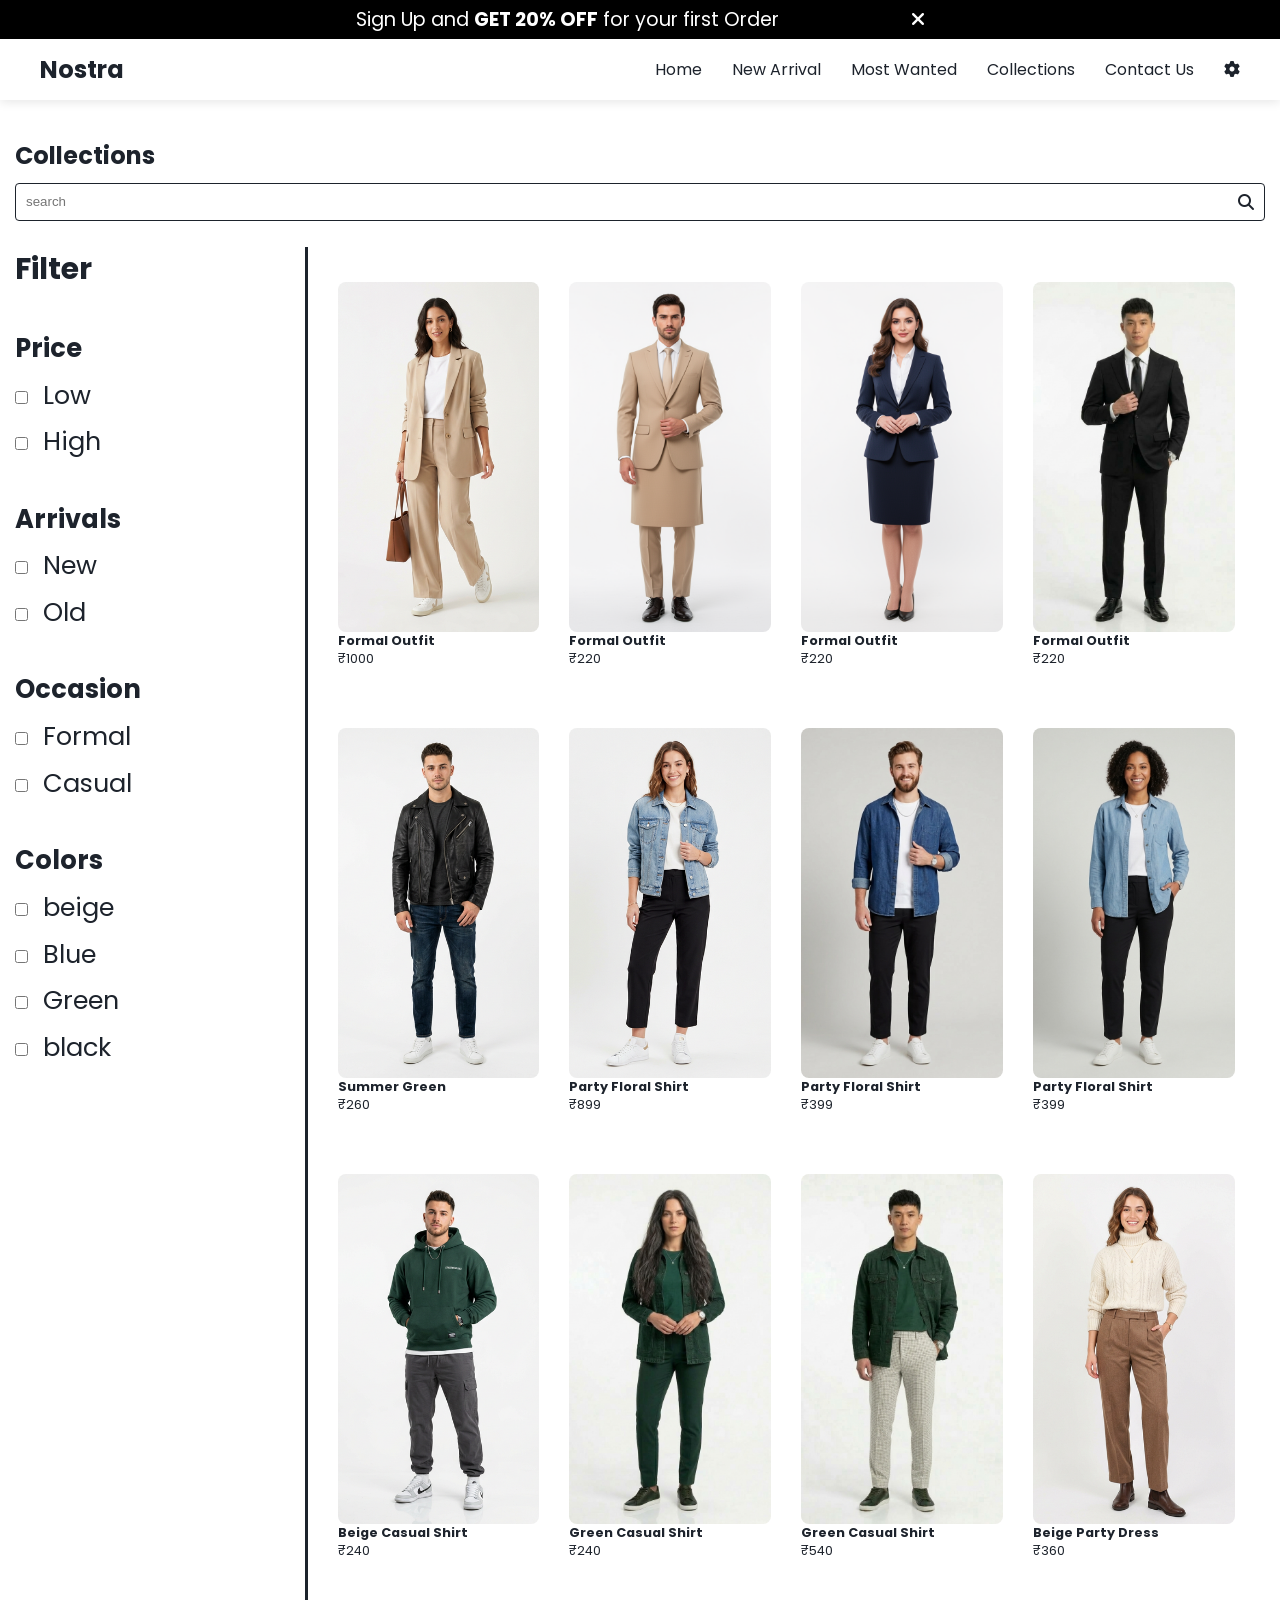
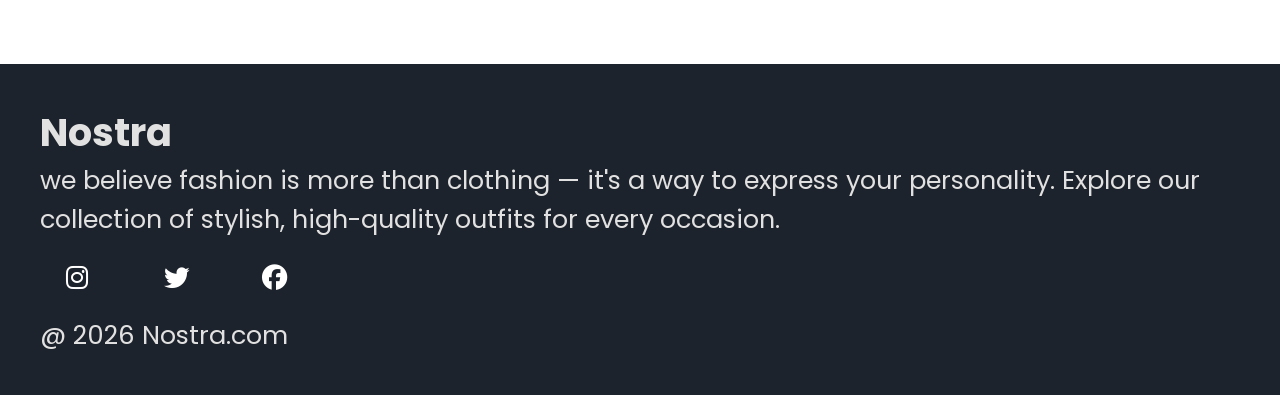
==== collections.html @ 72310795 "first commit" ====
<!DOCTYPE html>
<html lang="en">

<head>
    <meta charset="UTF-8">
    <meta name="viewport" content="width=device-width, initial-scale=1.0">
    <title>Collections - Nostra</title>
    <!--Link CSS File-->
    <link rel="stylesheet" href="style.css">
    <!--Link Google Fonts-->
    <link rel="preconnect" href="https://fonts.googleapis.com">
    <link rel="preconnect" href="https://fonts.gstatic.com" crossorigin>
    <link href="https://fonts.googleapis.com/css2?family=Poppins:wght@400;500;700&display=swap" rel="stylesheet">
    <!--Link Font Awesome-->
    <link rel="stylesheet" href="https://cdnjs.cloudflare.com/ajax/libs/font-awesome/6.4.2/css/all.min.css">
</head>

<body>

    <!--Offer Bar-->
    <div class="offer-bar">
        <p>Sign Up and <b>GET 20% OFF</b> for your first Order
            <i id="offer-close" style="margin-left: 10%; cursor: pointer;" class="fa-solid fa-xmark"></i>
        </p>
    </div>

    <!--Navigation Bar-->
    <nav class="navbar">
        <h1>Nostra</h1>
        <div class="navbar-menu-toggle">
            <i id="side-navbar-activate" class="fa-solid fa-bars"></i>
        </div>
        <div class="navbar-links">
            <p class="navbar-link"><a href="./index.html">Home</a></p>
            <p class="navbar-link"><a href="./index.html#new-arrival">New Arrival</a></p>
            <p class="navbar-link"><a href="./index.html#most-wanted">Most Wanted</a></p>
            <p class="navbar-link"><a href="./collections.html">Collections</a></p>
            <p class="navbar-link"><a href="./contactus.html">Contact Us</a></p>
            <p class="navbar-link"><a href="./settings.html" title="Settings"><i class="fa-solid fa-gear"></i></a></p>
        </div>
    </nav>

    <!--Side Navbar-->
    <div class="side-navbar">
        <p style="text-align: right;">
            <i id="side-navbar-close" class="fa-solid fa-xmark"></i>
        </p>
        <div class="side-navbar-links">
            <p class="side-navbar-link"><a href="./index.html">Home</a></p>
            <p class="side-navbar-link"><a href="./index.html#new-arrival">New Arrival</a></p>
            <p class="side-navbar-link"><a href="./index.html#most-wanted">Most Wanted</a></p>
            <p class="side-navbar-link"><a href="./collections.html">Collections</a></p>
            <p class="side-navbar-link"><a href="./contactus.html">Contact Us</a></p>
            <p class="side-navbar-link"><a href="./settings.html">Settings</a></p>
        </div>
    </div>

    <div class="container">
        <h2 style="margin-top: 3vw;">Collections</h2>

        <!-- Search -->
        <div class="search-container"
            style="margin-top: 10px; border: 1px solid #1D232C; border-radius: 4px; padding: 10px; display: flex; align-items: center;">
            <input id="search-input" class="search" type="text" placeholder="search"
                style="border: none; width: 100%; outline: none;">
            <i class="fa-solid fa-magnifying-glass" style="color: #1D232C;"></i>
        </div>

        <div class="divide-section" style="margin-top: 2vw;">
            <div class="filter-section">
                <h3>Filter</h3>
                <div class="filter-section-price">
                    <h4>Price</h4>
                    <label><input type="checkbox" name="price" value="low"> Low</label>
                    <label><input type="checkbox" name="price" value="high"> High</label>
                </div>
                <div class="filter-section-arrivals">
                    <h4>Arrivals</h4>
                    <label><input type="checkbox" name="arrivals" value="new"> New</label>
                    <label><input type="checkbox" name="arrivals" value="old"> Old</label>
                </div>
                <div class="filter-section-occasion">
                    <h4>Occasion</h4>
                    <label><input type="checkbox" name="occasion" value="formal"> Formal</label>
                    <label><input type="checkbox" name="occasion" value="casual"> Casual</label>
                </div>
                <div class="filter-section-colors">
                    <h4>Colors</h4>
                    <label><input type="checkbox" name="color" value="red"> beige</label>
                    <label><input type="checkbox" name="color" value="blue"> Blue</label>
                    <label><input type="checkbox" name="color" value="white"> Green</label>
                    <label><input type="checkbox" name="color" value="green"> black</label>
                </div>
                <hr class="vertical-line">
            </div>
            <div class="product-section">
                <div class="products">
                    <div class="product-card" data-arrivals="new" data-occasion="formal" data-color="red"
                        data-price-category="low" data-price="1000">
                        <img src="img/products/f1.png" alt="Floral Summer Shirt">
                        <h4>Formal Outfit</h4>
                        <p>₹1000</p>
                    </div>
                    <div class="product-card" data-arrivals="old" data-occasion="formal" data-color="red"
                        data-price-category="low" data-price="220">
                        <img src="img/products/f2.png" alt="Floral Summer Shirt">
                        <h4>Formal Outfit</h4>
                        <p>₹220</p>
                    </div>
                    <div class="product-card" data-arrivals="old" data-occasion="formal" data-color="green"
                        data-price-category="low" data-price="220">
                        <img src="img/products/n4.png" alt="Floral Summer Shirt">
                        <h4>Formal Outfit</h4>
                        <p>₹220</p>
                    </div>
                    <div class="product-card" data-arrivals="old" data-occasion="formal" data-color="green"
                        data-price-category="low" data-price="220">
                        <img src="img/products/n3.png" alt="Floral Summer Shirt">
                        <h4>Formal Outfit</h4>
                        <p>₹220</p>
                    </div>

                    <div class="product-card" data-arrivals="new" data-occasion="casual" data-color="green"
                        data-price-category="low" data-price="260">
                        <img src="img/products/n7.png" alt="Summer Green">
                        <h4>Summer Green</h4>
                        <p>₹260</p>
                    </div>
                    <div class="product-card" data-arrivals="new" data-occasion="casual" data-color="blue"
                        data-price-category="high" data-price="899">
                        <img src="img/products/n1.png" alt="Party Floral Shirt">
                        <h4>Party Floral Shirt</h4>
                        <p>₹899</p>
                    </div>
                    <div class="product-card" data-arrivals="new" data-occasion="casual" data-color="blue"
                        data-price-category="high" data-price="399">
                        <img src="img/products/n9.png" alt="Party Floral Shirt">
                        <h4>Party Floral Shirt</h4>
                        <p>₹399</p>
                    </div>
                    <div class="product-card" data-arrivals="old" data-occasion="casual" data-color="blue"
                        data-price-category="high" data-price="499">
                        <img src="img/products/n10.png" alt="Party Floral Shirt">
                        <h4>Party Floral Shirt</h4>
                        <p>₹399</p>
                    </div>
                    <div class="product-card" data-arrivals="new" data-occasion="casual" data-color="white"
                        data-price-category="low" data-price="240">
                        <img src="img/products/f7.png" alt="White Casual Shirt">
                        <h4>Beige Casual Shirt</h4>
                        <p>₹240</p>
                    </div>
                    <div class="product-card" data-arrivals="old" data-occasion="casual" data-color="white"
                        data-price-category="low" data-price="240">
                        <img src="img/products/f8.png" alt="White Casual Shirt">
                        <h4>Green Casual Shirt</h4>
                        <p>₹240</p>
                    </div>
                    <div class="product-card" data-arrivals="old" data-occasion="casual" data-color="white"
                        data-price-category="low" data-price="540">
                        <img src="img/products/f9.png" alt="White Casual Shirt">
                        <h4>Green Casual Shirt</h4>
                        <p>₹540</p>
                    </div>

                    <div class="product-card" data-arrivals="new" data-occasion="casual" data-color="red"
                        data-price-category="high" data-price="360">
                        <img src="img/products/n8.png" alt="Red Party Dress">
                        <h4>Beige Party Dress</h4>
                        <p>₹360</p>
                    </div>
                </div>
            </div>
        </div>
    </div>

    <!-- Footer -->
    <div class="footer">
        <div class="footer-container">
            <div class="footer-box-1">
                <h2 class="headingText">Nostra</h2>
                <p>we believe fashion is more than clothing — it's a way to express your personality. Explore our
                    collection of stylish, high-quality outfits for every occasion.</p>
                <div class="footer-icon-container">
                    <i class="icon fa-brands fa-instagram" style="color: #ffffff;"></i>
                    <i class="icon fa-brands fa-twitter" style="color: #ffffff;"></i>
                    <i class="icon fa-brands fa-facebook" style="color: #ffffff;"></i>
                </div>
            </div>
        </div>
        <p class="subtitle">@ 2026 Nostra.com</p>
    </div>

    <script src="script.js"></script>
</body>

</html>
---- style.css ----
:root {
    --bg-color: #ffffff;
    --text-color: #1D232C;
    --navbar-bg: #ffffff;
    --footer-bg: #1D232C;
    --footer-text: #E2E1E1;
    --offer-bg: #000000;
    --offer-text: #ffffff;
    --card-bg: #ffffff;
    --secondary-bg: #F2F4F7;
    --btn-bg: #1D232C;
    --btn-text: #ffffff;
    --border-color: #1D232C;
    --transition-speed: 0.3s;
}

[data-theme="dark"] {
    --bg-color: #121212;
    --text-color: #e0e0e0;
    --navbar-bg: #1e1e1e;
    --footer-bg: #0a0a0a;
    --footer-text: #bbbbbb;
    --offer-bg: #000000;
    --offer-text: #07f36a;
    --card-bg: #1e1e1e;
    --secondary-bg: #2d2d2d;
    --btn-bg: #333333;
    --btn-text: #ffffff;
    --border-color: #444444;
}

[data-theme="light"] {
    --bg-color: #f8f9fa;
    --text-color: #111111;
    --navbar-bg: #ffffff;
    --footer-bg: #e9ecef;
    --footer-text: #333333;
    --offer-bg: #f2f2f2;
    --offer-text: #1D232C;
    --card-bg: #ffffff;
    --secondary-bg: #ffffff;
    --btn-bg: #007bff;
    --btn-text: #ffffff;
    --border-color: #dee2e6;
}

* {
    margin: 0px;
    padding: 0px;
    box-sizing: border-box;
}

html {
    scroll-behavior: smooth;
}

body {
    font-family: 'Poppins', sans-serif;
    background-color: var(--bg-color);
    color: var(--text-color);
    transition: background-color var(--transition-speed), color var(--transition-speed);
}


body::-webkit-scrollbar {
    width: 0;
}



.offer-bar {
    background-color: var(--offer-bg);
    color: var(--offer-text);
    padding: 5px;
    text-align: center;
    font-size: 1.5vw;
}

.container {
    padding-left: 15px;
    padding-right: 15px;
}

/* Main Navigation Bar*/
.navbar {
    display: flex;
    justify-content: space-between;
    color: var(--text-color);
    align-items: center;
    position: sticky;
    top: 0px;
    background-color: var(--navbar-bg);
    padding: 1vw 40px;
    z-index: 3;
    box-shadow: 0 2px 10px rgba(0,0,0,0.1);
}

.navbar h1 {
    flex: 1;
}

.navbar-links {
    display: flex;
    gap: 30px;
    align-items: center;
    flex: 1;
    justify-content: flex-end;
}

.navbar-links a {
    text-decoration: none;
    color: var(--text-color);
}

.navbar-links a:hover {
    text-decoration: underline;
    color: #1D232C;
}

.navbar-search {
    border: solid var(--border-color) 1px;
    border-radius: 10px;
    padding: 10px;
    display: flex;
    align-items: center;
    width: 95%;
}

.navbar-search input {
    border: none;
    width: 100%;
    background-color: transparent;

}

input:focus {
    outline: none;
}

.navbar-menu-toggle {
    display: none;
    flex: 1;
    text-align: right;
    font-size: 24px;
    cursor: pointer;
}

/*0 to 800px */

@media screen and (max-width:900px) {
    .navbar {
        padding: 2vw 20px;
    }

    .navbar-menu-toggle {
        display: block;
    }

    .navbar-links {
        display: none;
    }
}

/* Side Navbar */
.side-navbar {
    position: fixed;
    top: 0;
    left: 0;
    width: 50%;
    height: 100%;
    background-color: var(--footer-bg);
    color: var(--footer-text);
    margin-left: -60%;
    transition-duration: 1s;
    z-index: 10;
    padding: 20px;

}

.side-navbar-link {
    margin-bottom: 30px;
}

.side-navbar-links a {
    text-decoration: none;
    color: #E2E1E1;
}

.side-navbar-links a:hover {
    text-decoration: underline;
    color: #E2E1E1;
}

.side-navbar-search {
    border: solid #E2E1E1 1px;
    border-radius: 10px;
    padding: 10px;
    display: inline-block;
}

.side-navbar-search input {
    border: none;
    background: transparent;
}

/*Slider*/

.slider {
    overflow: hidden;
    display: flex;
    width: 100%;
    position: relative;

    border-radius: 5px;

}

.slider-image-container {
    display: flex;
    transition: 2s;
}

.slider-image {
    width: 100vw;
}

.slider-left-button {
    position: absolute;
    top: 35%;
    left: 5%;
    z-index: 1;
}

.slider-left-button i {
    font-size: 10vw;

}

.slider-right-button {
    position: absolute;
    top: 35%;
    right: 5%;
}

.slider-right-button i {
    font-size: 10vw;
}

.slider-content {
    position: absolute;
    color: white;
    text-align: center;
    width: 100%;
    top: 20%;
}

.slider-content h1 {
    font-size: 5vw;
}

.slider-content button {
    padding-left: 20px;
    padding-right: 20px;
    padding-top: 10px;
    padding-bottom: 10px;
    margin-top: 10px;
    color: #1D232C;
}

/* Brands*/
.brands {
    display: flex;
    margin-top: 2vw;
    justify-content: space-between;
    align-items: center;
    flex-wrap: wrap;
    gap: 20px;
}

.brands-item {
    display: flex;
    align-items: center;
    flex-direction: column;
    text-align: center;
    font-size: 1.2vw;
    transition: transform 0.3s ease, filter 0.3s ease;
    cursor: pointer;
    filter: grayscale(1);
    opacity: 0.7;
}

.brands-item:hover {
    transform: translateY(-5px) scale(1.1);
    filter: grayscale(0);
    opacity: 1;
}

.brands-icon {
    width: 5vw;
    height: 5vw;
    object-fit: contain;
    margin-bottom: 10px;
}

@media (max-width: 768px) {
    .brands-item {
        font-size: 14px;
        flex-basis: 30%;
    }

    .brands-icon {
        width: 12vw;
        height: 12vw;
    }
}

.servives-container-1 {
    margin-top: 5vw;
    margin-bottom: 2vw;
    display: flex;
    justify-content: space-between;
    align-items: center;
    font-size: 1.5vw;
}

.servives-container-2 {

    display: flex;
    justify-content: space-between;
    align-items: center;

    gap: 10px;
    font-size: 1vw;

}

.servives-container-2 div {
    border-radius: 5px;
    background-color: var(--secondary-bg);
    padding: 10px;
}

.new-arrival {
    display: flex;
    justify-content: space-between;
    margin-top: 2vw;


}

.new-arrival-container {
    position: relative;


}

.new-arrival-container img {
    border-radius: 8px;
    width: 100% !important;
    height: 350px !important;
    object-fit: cover;
    display: block;
}


.overlay {
    border-radius: 2%;
    position: absolute;
    width: 100%;
    height: 100%;
    background-color: black;
    z-index: 2;
    top: 0;
    opacity: 0.6;
}



.new-arrival button {
    padding-left: 10%;
    padding-right: 10%;
    padding-top: 5%;
    padding-bottom: 5%;
    margin-top: 10px;
    font-size: 1.2vw;
    color: #1D232C;
    border-radius: 10px;
    position: absolute;
    border: none;
    top: 50%;
    left: 18%;
    z-index: 2;


}

.most-wanted {
    display: flex;
    justify-content: space-between;
    margin-top: 2vw;
    overflow-x: auto;
    gap: 20px;
    cursor: grab;
    -ms-overflow-style: none;
    /* IE and Edge */
    scrollbar-width: none;
    /* Firefox */
}

.most-wanted::-webkit-scrollbar {
    display: none;
    width: 0;
    height: 0;
    background: transparent;
}

.most-wanted:active {
    cursor: grabbing;
}

.most-wanted-container {
    position: relative;
    flex-shrink: 0;
}

.most-wanted-container img:not(.like-button) {
    border-radius: 8px;
    width: 100% !important;
    height: 350px !important;
    object-fit: cover;
    display: block;
}

.sale-overlay {
    position: absolute;
    top: 3px;
    left: 3px;
    font-size: 2vw;
    background-color: red;
    color: white;
    padding-left: 10px;
    padding-right: 10px;
    border-radius: 10%;
}

.like-button {
    position: absolute;
    width: 15%;
    bottom: 12%;
    right: 5%;
}

.limited-offer {
    display: flex;
    justify-content: space-between;
    align-items: center;
    background-color: var(--footer-bg);
    color: var(--footer-text);
    padding: 40px;
    font-size: 2vw;
    gap: 40px;
    border-radius: 12px;
}

.limited-offer img {
    width: 100%;
    height: auto;
    display: block;
}

.limited-offer-img {
    flex: 1;
    max-width: 50%;
}

.limited-offer-text {
    flex: 1;
    padding: 0;
    text-align: left;
}

.limited-offer button {
    padding: 12px 24px;
    margin-top: 10px;
    font-size: 1.2vw;
    color: #1D232C;
    background-color: #FFFFFF;
    border-radius: 8px;
    border: none;
    font-weight: 500;
}

@media (max-width: 768px) {
    .limited-offer {
        flex-direction: column;
        text-align: center;
    }

    .limited-offer-img {
        flex: 0 0 100%;
        max-width: 100%;
    }
}


/* Scroll Animate */

.initial-scroll-animate {

    transition: 3s;
}

.reveal-scroll-animate {
    opacity: 0;
}

.news {
    font-size: 2vw;
    margin-top: 5vw;
    display: flex;
    flex-direction: column;
    align-items: center;
}

.news input {
    padding: 11px;
    width: 80vw;
    margin-bottom: 10px;
    border: solid var(--border-color) 3px;
    background-color: var(--bg-color);
    color: var(--text-color);
}

.news input:focus {
    outline: none;

}

.news button {

    margin-top: 10px;
    font-size: 1.8vw;
    color: #E2E1E1;
    background-color: #1D232C;
    border-radius: 10px;
    border: none;
    padding: 10px
}


.icon {
    width: 40px;
    margin: 2vw;

}

.footer {
    font-size: 2vw;
    margin-top: 5vw;
    padding: 40px;
    background-color: var(--footer-bg);
    color: var(--footer-text);
    box-sizing: border-box;
}

.footer-container {

    display: flex;
    align-items: center;
    flex-wrap: wrap;
}

.footer-box-1 {
    display: flex;
    flex-direction: column;

}

.footer-box-2 {
    display: flex;
}

/* Collections */

.divide-section {
    display: flex;
}

.filter-section {
    flex-basis: 25%;
    position: relative;
    font-size: 2vw;
}

.product-section {
    flex-basis: 75%;
    position: relative;
}

.vertical-line {
    border: none;
    border-left: 3px solid var(--border-color);
    height: 100%;
    margin: 0 20px;
    position: absolute;
    top: 0px;
    right: 0px
}

.filter-section-price,
.filter-section-arrivals,
.filter-section-occasion,
.filter-section-colors {
    margin-top: 3vw;
    margin-bottom: 10px;

}

.filter-section label {
    display: block;
    margin: 0.6vw 0;
}

.filter-section input[type="checkbox"] {
    margin-right: 0.6vw;
}

.product-section {
    padding: 10px;
}

.products {
    margin-top: 2vw;
    display: flex;
    flex-wrap: wrap;
    justify-content: flex-start;
    gap: 30px;
    font-size: 1vw;
}

.product-card {
    width: 22%;
    margin-bottom: 30px;
}

.product-card img {
    border-radius: 8px;
    width: 100% !important;
    height: 350px !important;
    object-fit: cover;
    display: block;
    background-color: var(--secondary-bg);
}

.new-arrival-container, .most-wanted-container {
    width: 22%;
    flex-shrink: 0;
}

.new-arrival {
    display: flex;
    justify-content: space-between;
    flex-wrap: wrap; /* Allow wrapping if needed */
    gap: 20px;
    margin-top: 2vw;
}




.contact-form {
    background-color: var(--footer-bg);
    color: var(--footer-text);
    border-radius: 8px;
    box-shadow: 0 4px 15px rgba(0, 0, 0, 0.2);
    width: 60vw;
    margin: auto;
    padding: 5vw;
    padding-right: 10vw;
    margin-top: 10px;
}

.contact-form h2 {
    margin-bottom: 1vw;

}

.contact-form label {
    display: block;
    margin-bottom: 1vw;

}

.contact-form input[type="text"],
.contact-form textarea {
    width: 100%;
    padding: 10px;
    border: 1px solid var(--border-color);
    background-color: var(--bg-color);
    color: var(--text-color);
    border-radius: 4px;
    margin-bottom: 15px;
    font-size: 16px;
    box-sizing: border-box;
}

@media (max-width: 768px) {
    .contact-form {
        width: 90vw;
        padding: 20px;
    }

    .divide-section {
        flex-direction: column;
    }

    .filter-section {
        width: 100%;
        margin-bottom: 20px;
        font-size: 16px;
    }

    .product-section {
        width: 100%;
    }

    .products {
        font-size: 14px;
        justify-content: flex-start;
        gap: 15px;
    }

    .product-card,
    .new-arrival-container,
    .most-wanted-container {
        width: 45%;
        margin-bottom: 20px;
    }

    .product-card img,
    .new-arrival-container img,
    .most-wanted-container img:not(.like-button) {
        width: 100% !important;
        height: 250px !important;
    }
}

.contact-form textarea {
    resize: vertical;
    height: 10vh;
}

.contact-form input[type="submit"] {
    color: #ffffff;
    border: none;
    border-radius: 4px;
    padding: 10px 20px;
    cursor: pointer;
    font-size: 16px;
    background-color: #0056b3;
    transition: transform 0.2s, background-color 0.2s, box-shadow 0.2s;
}

.contact-form input[type="submit"]:hover {
    background-color: #004494;
    transform: translateY(-2px);
    box-shadow: 0 4px 10px rgba(0, 0, 0, 0.2);
}

/* Custom Success Modal */
.modal-overlay {
    position: fixed;
    top: 0;
    left: 0;
    width: 100%;
    height: 100%;
    background: rgba(0, 0, 0, 0.7);
    backdrop-filter: blur(8px);
    display: none;
    justify-content: center;
    align-items: center;
    z-index: 1000;
    opacity: 0;
    transition: opacity 0.3s ease;
}

.modal-overlay.active {
    display: flex;
    opacity: 1;
}

.modal-content {
    background: #1D232C;
    color: #FFFFFF;
    padding: 30px 50px;
    border-radius: 15px;
    text-align: center;
    box-shadow: 0 10px 30px rgba(0, 0, 0, 0.5);
    border: 1px solid rgba(255, 255, 255, 0.1);
    transform: translateY(20px);
    transition: transform 0.3s ease;
}

.modal-overlay.active .modal-content {
    transform: translateY(0);
}

.modal-content i {
    font-size: 50px;
    color: #4CAF50;
    margin-bottom: 15px;
    display: block;
}

.modal-content h3 {
    font-size: 24px;
    margin-bottom: 10px;
}

.modal-content p {
    font-size: 16px;
    opacity: 0.8;
    margin-bottom: 20px;
}

.modal-close-btn {
    background: #0056b3;
    color: white;
    border: none;
    padding: 10px 30px;
    border-radius: 5px;
    cursor: pointer;
    font-size: 16px;
    font-weight: 500;
    transition: background 0.3s;
}

.modal-close-btn:hover {
    background: #1D232C;
    border: 1px solid #0056b3;
}

/* Theme Switcher Styles */
.theme-switcher {
    display: flex;
    gap: 15px;
    align-items: center;
    flex: 1;
    justify-content: center;
}

.theme-btn {
    width: 35px;
    height: 35px;
    border-radius: 50%;
    border: 2px solid var(--border-color);
    cursor: pointer;
    transition: transform 0.2s, box-shadow 0.2s;
    display: flex;
    align-items: center;
    justify-content: center;
    font-size: 16px;
    background: var(--bg-color);
    color: var(--text-color);
}

.theme-btn:hover {
    transform: scale(1.1);
    box-shadow: 0 0 10px rgba(0,0,0,0.2);
}

.theme-btn.active {
    border-color: #0056b3;
    box-shadow: 0 0 10px rgba(0,86,179,0.4);
}

.theme-btn.normal { background: #ffffff; color: #1D232C; }
.theme-btn.dark { background: #121212; color: #ffffff; }
.theme-btn.light { background: #f8f9fa; color: #111111; }

@media (max-width: 900px) {
    .theme-switcher {
        margin-right: 15px;
    }
}
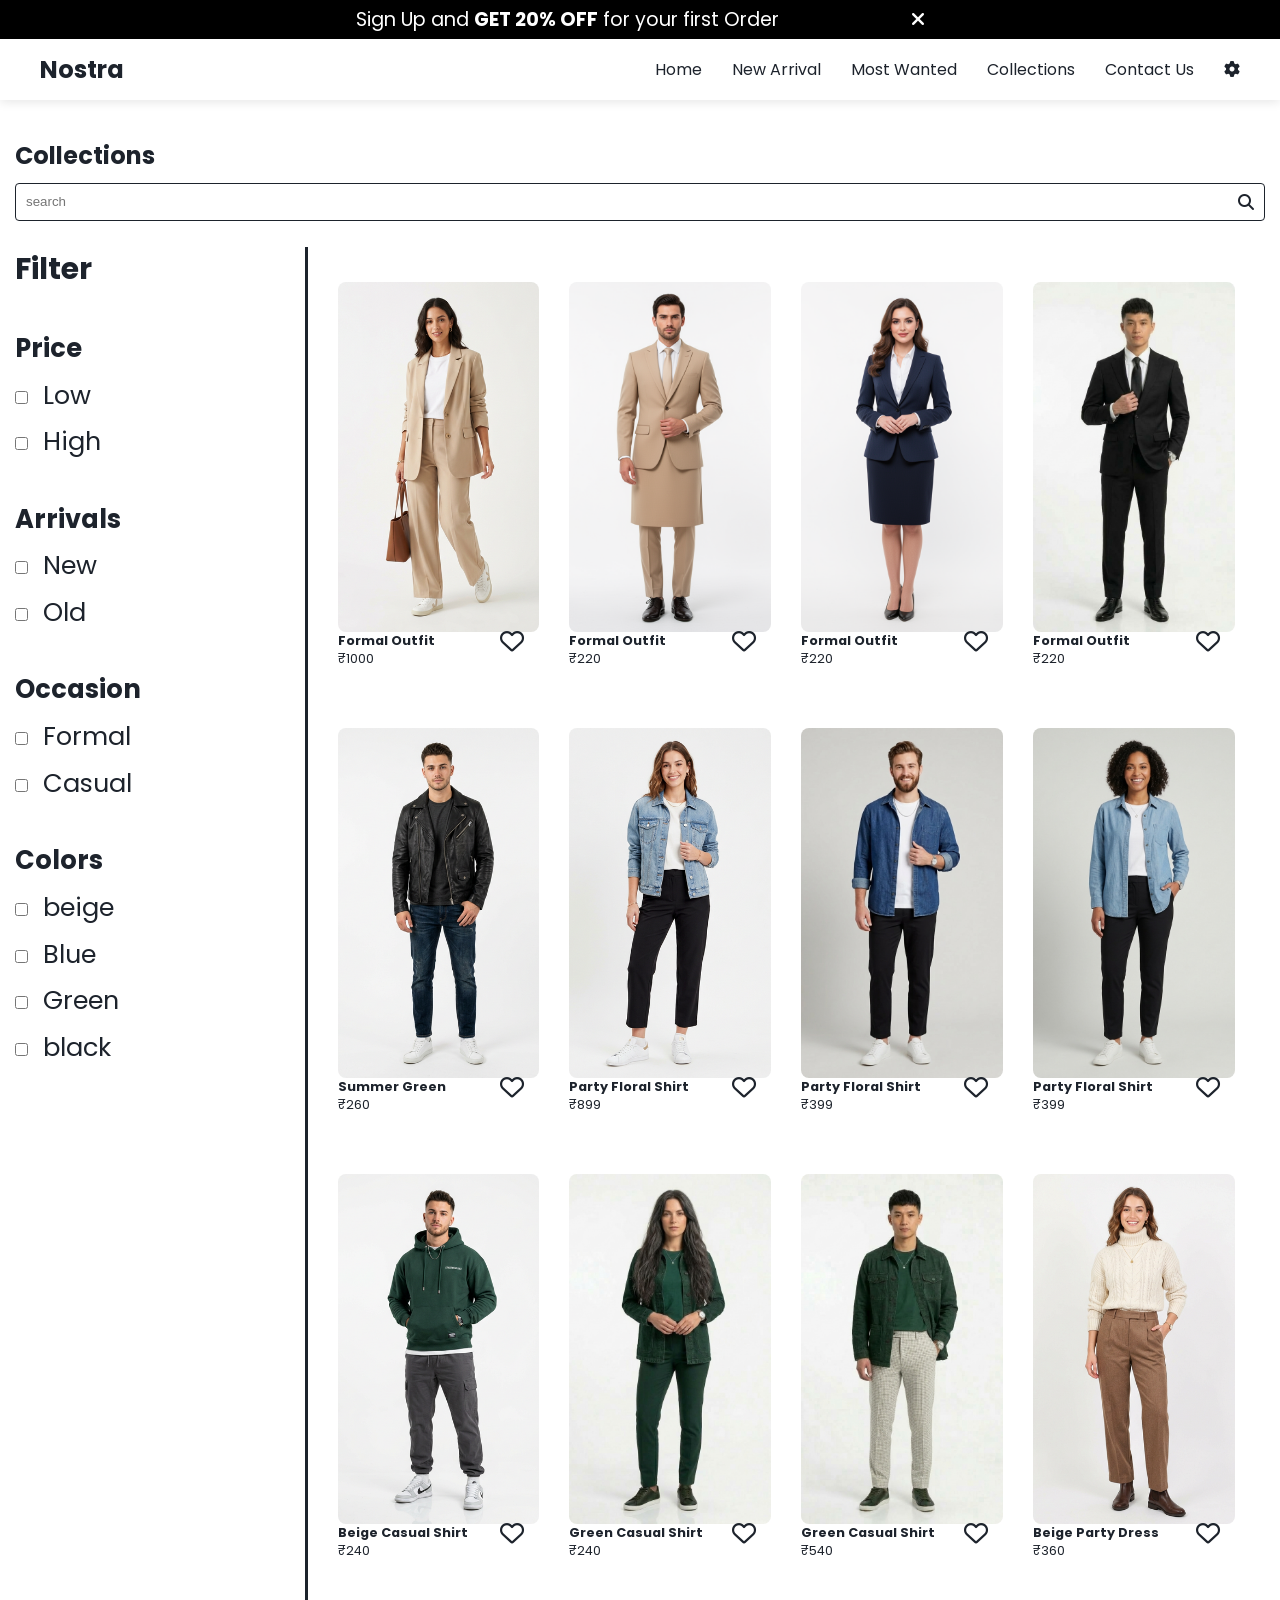
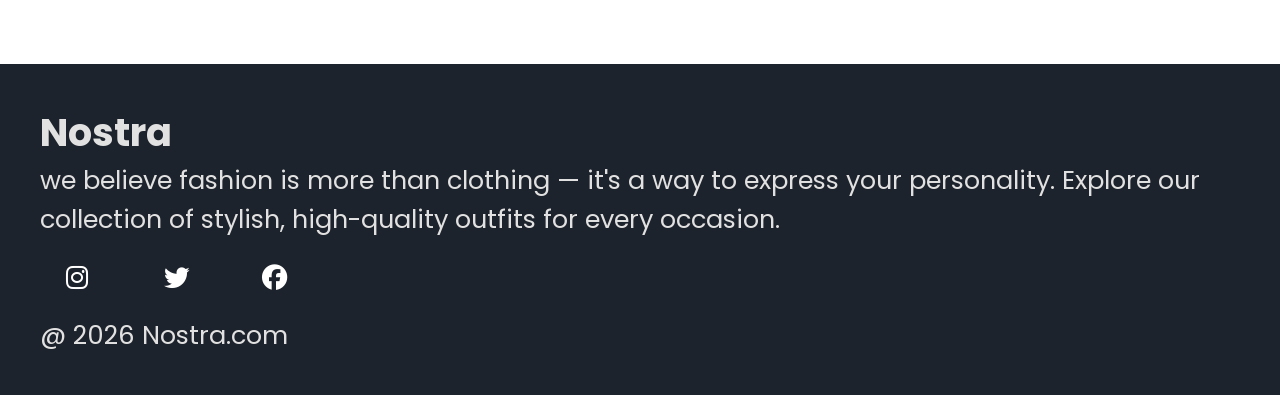
==== commit a16098ca: "Enhanced mobile responsiveness, styled Sale badge, and implemented interactive like-toggle heart ico" ====
--- a/collections.html
+++ b/collections.html
@@ -56,11 +56,11 @@
     </div>
 
     <div class="container">
-        <h2 style="margin-top: 3vw;">Collections</h2>
+        <h2>Collections</h2>
 
         <!-- Search -->
         <div class="search-container"
-            style="margin-top: 10px; border: 1px solid #1D232C; border-radius: 4px; padding: 10px; display: flex; align-items: center;">
+            style="border: 1px solid #1D232C; border-radius: 4px; padding: 10px; display: flex; align-items: center;">
             <input id="search-input" class="search" type="text" placeholder="search"
                 style="border: none; width: 100%; outline: none;">
             <i class="fa-solid fa-magnifying-glass" style="color: #1D232C;"></i>
@@ -98,24 +98,28 @@
                     <div class="product-card" data-arrivals="new" data-occasion="formal" data-color="red"
                         data-price-category="low" data-price="1000">
                         <img src="img/products/f1.png" alt="Floral Summer Shirt">
+                        <i class="fa-regular fa-heart like-button"></i>
                         <h4>Formal Outfit</h4>
                         <p>₹1000</p>
                     </div>
                     <div class="product-card" data-arrivals="old" data-occasion="formal" data-color="red"
                         data-price-category="low" data-price="220">
                         <img src="img/products/f2.png" alt="Floral Summer Shirt">
+                        <i class="fa-regular fa-heart like-button"></i>
                         <h4>Formal Outfit</h4>
                         <p>₹220</p>
                     </div>
                     <div class="product-card" data-arrivals="old" data-occasion="formal" data-color="green"
                         data-price-category="low" data-price="220">
                         <img src="img/products/n4.png" alt="Floral Summer Shirt">
+                        <i class="fa-regular fa-heart like-button"></i>
                         <h4>Formal Outfit</h4>
                         <p>₹220</p>
                     </div>
                     <div class="product-card" data-arrivals="old" data-occasion="formal" data-color="green"
                         data-price-category="low" data-price="220">
                         <img src="img/products/n3.png" alt="Floral Summer Shirt">
+                        <i class="fa-regular fa-heart like-button"></i>
                         <h4>Formal Outfit</h4>
                         <p>₹220</p>
                     </div>
@@ -123,42 +127,49 @@
                     <div class="product-card" data-arrivals="new" data-occasion="casual" data-color="green"
                         data-price-category="low" data-price="260">
                         <img src="img/products/n7.png" alt="Summer Green">
+                        <i class="fa-regular fa-heart like-button"></i>
                         <h4>Summer Green</h4>
                         <p>₹260</p>
                     </div>
                     <div class="product-card" data-arrivals="new" data-occasion="casual" data-color="blue"
                         data-price-category="high" data-price="899">
                         <img src="img/products/n1.png" alt="Party Floral Shirt">
+                        <i class="fa-regular fa-heart like-button"></i>
                         <h4>Party Floral Shirt</h4>
                         <p>₹899</p>
                     </div>
                     <div class="product-card" data-arrivals="new" data-occasion="casual" data-color="blue"
                         data-price-category="high" data-price="399">
                         <img src="img/products/n9.png" alt="Party Floral Shirt">
+                        <i class="fa-regular fa-heart like-button"></i>
                         <h4>Party Floral Shirt</h4>
                         <p>₹399</p>
                     </div>
                     <div class="product-card" data-arrivals="old" data-occasion="casual" data-color="blue"
                         data-price-category="high" data-price="499">
                         <img src="img/products/n10.png" alt="Party Floral Shirt">
+                        <i class="fa-regular fa-heart like-button"></i>
                         <h4>Party Floral Shirt</h4>
                         <p>₹399</p>
                     </div>
                     <div class="product-card" data-arrivals="new" data-occasion="casual" data-color="white"
                         data-price-category="low" data-price="240">
                         <img src="img/products/f7.png" alt="White Casual Shirt">
+                        <i class="fa-regular fa-heart like-button"></i>
                         <h4>Beige Casual Shirt</h4>
                         <p>₹240</p>
                     </div>
                     <div class="product-card" data-arrivals="old" data-occasion="casual" data-color="white"
                         data-price-category="low" data-price="240">
                         <img src="img/products/f8.png" alt="White Casual Shirt">
+                        <i class="fa-regular fa-heart like-button"></i>
                         <h4>Green Casual Shirt</h4>
                         <p>₹240</p>
                     </div>
                     <div class="product-card" data-arrivals="old" data-occasion="casual" data-color="white"
                         data-price-category="low" data-price="540">
                         <img src="img/products/f9.png" alt="White Casual Shirt">
+                        <i class="fa-regular fa-heart like-button"></i>
                         <h4>Green Casual Shirt</h4>
                         <p>₹540</p>
                     </div>
@@ -166,6 +177,7 @@
                     <div class="product-card" data-arrivals="new" data-occasion="casual" data-color="red"
                         data-price-category="high" data-price="360">
                         <img src="img/products/n8.png" alt="Red Party Dress">
+                        <i class="fa-regular fa-heart like-button"></i>
                         <h4>Beige Party Dress</h4>
                         <p>₹360</p>
                     </div>
--- a/style.css
+++ b/style.css
@@ -159,6 +159,19 @@
     .navbar-links {
         display: none;
     }
+
+    .offer-bar {
+        font-size: 14px;
+        padding: 8px;
+    }
+
+    .navbar h1 {
+        font-size: 24px;
+    }
+
+    .navbar-menu-toggle {
+        font-size: 20px;
+    }
 }
 
 /* Side Navbar */
@@ -267,14 +280,55 @@
     color: #1D232C;
 }
 
+@media (max-width: 768px) {
+    .slider-content {
+        top: 15%;
+    }
+    
+    .slider-content h1 {
+        font-size: 28px;
+    }
+
+    .slider-content h4 {
+        font-size: 16px;
+    }
+
+    .slider-content button {
+        padding: 8px 16px;
+        font-size: 14px;
+    }
+
+    .slider-left-button i, .slider-right-button i {
+        font-size: 30px;
+    }
+}
+
 /* Brands*/
+.brands-container {
+    overflow: hidden;
+    width: 100%;
+    margin-top: 2vw;
+    background-color: var(--secondary-bg);
+    border-radius: 12px;
+}
+
 .brands {
     display: flex;
-    margin-top: 2vw;
-    justify-content: space-between;
-    align-items: center;
-    flex-wrap: wrap;
-    gap: 20px;
+    align-items: center;
+    flex-wrap: nowrap;
+    gap: 80px;
+    width: max-content;
+    padding: 30px 0 30px 0;
+    animation: scroll-brands 40s linear infinite;
+}
+
+@keyframes scroll-brands {
+    0% {
+        transform: translateX(0);
+    }
+    100% {
+        transform: translateX(-50%);
+    }
 }
 
 .brands-item {
@@ -285,14 +339,11 @@
     font-size: 1.2vw;
     transition: transform 0.3s ease, filter 0.3s ease;
     cursor: pointer;
-    filter: grayscale(1);
-    opacity: 0.7;
+    flex-shrink: 0;
 }
 
 .brands-item:hover {
     transform: translateY(-5px) scale(1.1);
-    filter: grayscale(0);
-    opacity: 1;
 }
 
 .brands-icon {
@@ -300,17 +351,36 @@
     height: 5vw;
     object-fit: contain;
     margin-bottom: 10px;
+    filter: drop-shadow(0 0 5px rgba(29, 35, 44, 0.3));
+    animation: glow-pulse 3s infinite alternate ease-in-out;
+}
+
+@keyframes glow-pulse {
+    0% {
+        filter: drop-shadow(0 0 2px rgba(29, 35, 44, 0.2)) grayscale(0.8);
+        transform: scale(0.98);
+    }
+    100% {
+        filter: drop-shadow(0 0 15px rgba(0, 86, 179, 0.6)) grayscale(0);
+        transform: scale(1.02);
+    }
 }
 
 @media (max-width: 768px) {
+    .brands {
+        gap: 40px;
+        padding: 20px 0;
+        animation: scroll-brands 20s linear infinite;
+    }
+
     .brands-item {
         font-size: 14px;
-        flex-basis: 30%;
+        flex-shrink: 0;
     }
 
     .brands-icon {
-        width: 12vw;
-        height: 12vw;
+        width: 15vw;
+        height: 15vw;
     }
 }
 
@@ -390,8 +460,12 @@
     top: 50%;
     left: 18%;
     z-index: 2;
-
-
+}
+
+@media (max-width: 768px) {
+    .new-arrival-container h2 {
+        font-size: 20px;
+    }
 }
 
 .most-wanted {
@@ -429,25 +503,68 @@
     height: 350px !important;
     object-fit: cover;
     display: block;
-}
+    transition: transform 0.3s ease, box-shadow 0.3s ease;
+    animation: image-glow 4s infinite alternate ease-in-out;
+}
+
+@keyframes image-glow {
+    0% {
+        box-shadow: 0 0 5px rgba(29, 35, 44, 0.1);
+    }
+    100% {
+        box-shadow: 0 0 20px rgba(0, 86, 179, 0.4);
+    }
+}
+
+.most-wanted-container:hover img:not(.like-button) {
+    transform: scale(1.05);
+    animation-play-state: paused;
+    box-shadow: 0 0 30px rgba(0, 86, 179, 0.6);
+}
+
 
 .sale-overlay {
     position: absolute;
-    top: 3px;
-    left: 3px;
-    font-size: 2vw;
-    background-color: red;
+    top: 10px;
+    left: 10px;
+    font-size: 14px;
+    font-weight: 700;
+    background-color: #ff0000;
     color: white;
-    padding-left: 10px;
-    padding-right: 10px;
-    border-radius: 10%;
+    padding: 6px 12px;
+    border-radius: 6px;
+    text-transform: uppercase;
+    z-index: 5;
+    letter-spacing: 0.5px;
+    box-shadow: 0 2px 8px rgba(255, 0, 0, 0.3);
 }
 
 .like-button {
     position: absolute;
-    width: 15%;
-    bottom: 12%;
-    right: 5%;
+    bottom: 15px;
+    right: 15px;
+    z-index: 5;
+    cursor: pointer;
+    transition: transform 0.3s ease, color 0.3s ease;
+    font-size: 24px;
+    color: var(--text-color);
+}
+
+.like-button:hover {
+    transform: scale(1.1);
+    color: #ff4757;
+}
+
+.like-button.liked {
+    color: #ff0000 !important; /* Force red color when liked */
+}
+
+[data-theme="dark"] .like-button {
+    color: #ffffff;
+}
+
+[data-theme="dark"] .like-button.liked {
+    color: #ff4757 !important;
 }
 
 .limited-offer {
@@ -581,6 +698,13 @@
 }
 
 /* Collections */
+.container h2 {
+    margin-top: 3vw;
+}
+
+.search-container {
+    margin-top: 10px;
+}
 
 .divide-section {
     display: flex;
@@ -641,6 +765,7 @@
 .product-card {
     width: 22%;
     margin-bottom: 30px;
+    position: relative;
 }
 
 .product-card img {
@@ -650,7 +775,16 @@
     object-fit: cover;
     display: block;
     background-color: var(--secondary-bg);
-}
+    transition: transform 0.3s ease, box-shadow 0.3s ease;
+    animation: image-glow 5s infinite alternate ease-in-out;
+}
+
+.product-card:hover img {
+    transform: scale(1.05);
+    animation-play-state: paused;
+    box-shadow: 0 0 30px rgba(0, 86, 179, 0.6);
+}
+
 
 .new-arrival-container, .most-wanted-container {
     width: 22%;
@@ -711,37 +845,162 @@
     }
 
     .divide-section {
-        flex-direction: column;
+        flex-direction: row; /* Keeps the sidebar on the left */
+        gap: 10px;
+        margin-top: 20px;
     }
 
     .filter-section {
-        width: 100%;
+        flex-basis: 35%; /* Allotted space for the sidebar */
+        width: auto;
+        margin-bottom: 0;
+        font-size: 13px; /* Slightly smaller text for mobile readability */
+        padding-right: 15px;
+    }
+
+    .product-section {
+        flex-basis: 65%;
+        width: auto;
+    }
+
+    .products {
+        font-size: 12px;
+        justify-content: space-between;
+        gap: 10px;
+    }
+
+    .product-card,
+    .most-wanted-container {
+        width: 31%; /* 3 items per row */
         margin-bottom: 20px;
-        font-size: 16px;
-    }
-
-    .product-section {
-        width: 100%;
-    }
-
-    .products {
-        font-size: 14px;
-        justify-content: flex-start;
-        gap: 15px;
-    }
-
-    .product-card,
-    .new-arrival-container,
-    .most-wanted-container {
-        width: 45%;
-        margin-bottom: 20px;
+    }
+
+    .new-arrival {
+        display: flex;
+        justify-content: space-between;
+        gap: 10px;
+        margin-top: 20px;
+        overflow-x: visible; /* Removing horizontal scroll */
+    }
+
+    .new-arrival-container {
+        width: 23% !important; /* Fits 4 items in a row */
+        flex-shrink: 0;
+        margin-bottom: 10px;
+    }
+
+    .new-arrival button {
+        font-size: 8px !important;
+        padding: 4px 8px !important;
+        left: 50%;
+        transform: translateX(-50%);
+        white-space: nowrap;
+        margin-top: 0;
+        top: 60%; /* Positioned slightly lower for better visibility on small cards */
     }
 
     .product-card img,
-    .new-arrival-container img,
     .most-wanted-container img:not(.like-button) {
         width: 100% !important;
-        height: 250px !important;
+        height: 140px !important;
+    }
+
+    .new-arrival-container img {
+        width: 100% !important;
+        height: 100px !important; /* Shorter height to fit 4 per row nicely */
+    }
+
+    .products {
+        font-size: 10px; /* Smaller text to fit 3 columns */
+        justify-content: flex-start;
+        gap: 10px 3%; /* Vertical gap and horizontal gap */
+    }
+
+    .vertical-line {
+        margin: 0 10px;
+    }
+
+    .container h2 {
+        margin-top: 20px !important;
+        font-size: 24px;
+    }
+
+    .search-container {
+        margin-top: 15px !important;
+    }
+
+    .servives-container-1 {
+        flex-direction: row;
+        justify-content: space-between;
+        align-items: center;
+        font-size: 12px;
+        gap: 20px;
+        margin-top: 30px;
+    }
+
+    .servives-container-1 h2 {
+        font-size: 18px;
+    }
+
+    .servives-container-2 {
+        flex-direction: row;
+        overflow-x: auto;
+        gap: 15px;
+        font-size: 10px; /* Smaller font for horizontal mobile view */
+        -ms-overflow-style: none;
+        scrollbar-width: none;
+        justify-content: flex-start;
+        padding-bottom: 10px;
+    }
+
+    .servives-container-2::-webkit-scrollbar {
+        display: none;
+    }
+
+    .servives-container-2 div {
+        flex: 0 0 250px; /* Fixed width for horizontal scrolling cards */
+        padding: 15px;
+    }
+
+    .servives-container-2 i {
+        font-size: 32px !important;
+    }
+
+    .news {
+        font-size: 18px;
+    }
+
+    .news input {
+        width: 90vw;
+    }
+
+    .news button {
+        font-size: 16px;
+        padding: 8px 16px;
+    }
+
+    .footer {
+        font-size: 16px;
+        text-align: center;
+    }
+
+    .footer-container {
+        justify-content: center;
+    }
+
+    .icon {
+        margin: 10px;
+    }
+
+    .sale-overlay {
+        font-size: 10px;
+        padding: 3px 6px;
+        top: 5px;
+        left: 5px;
+    }
+
+    .most-wanted-container p {
+        font-size: 14px;
     }
 }
 
